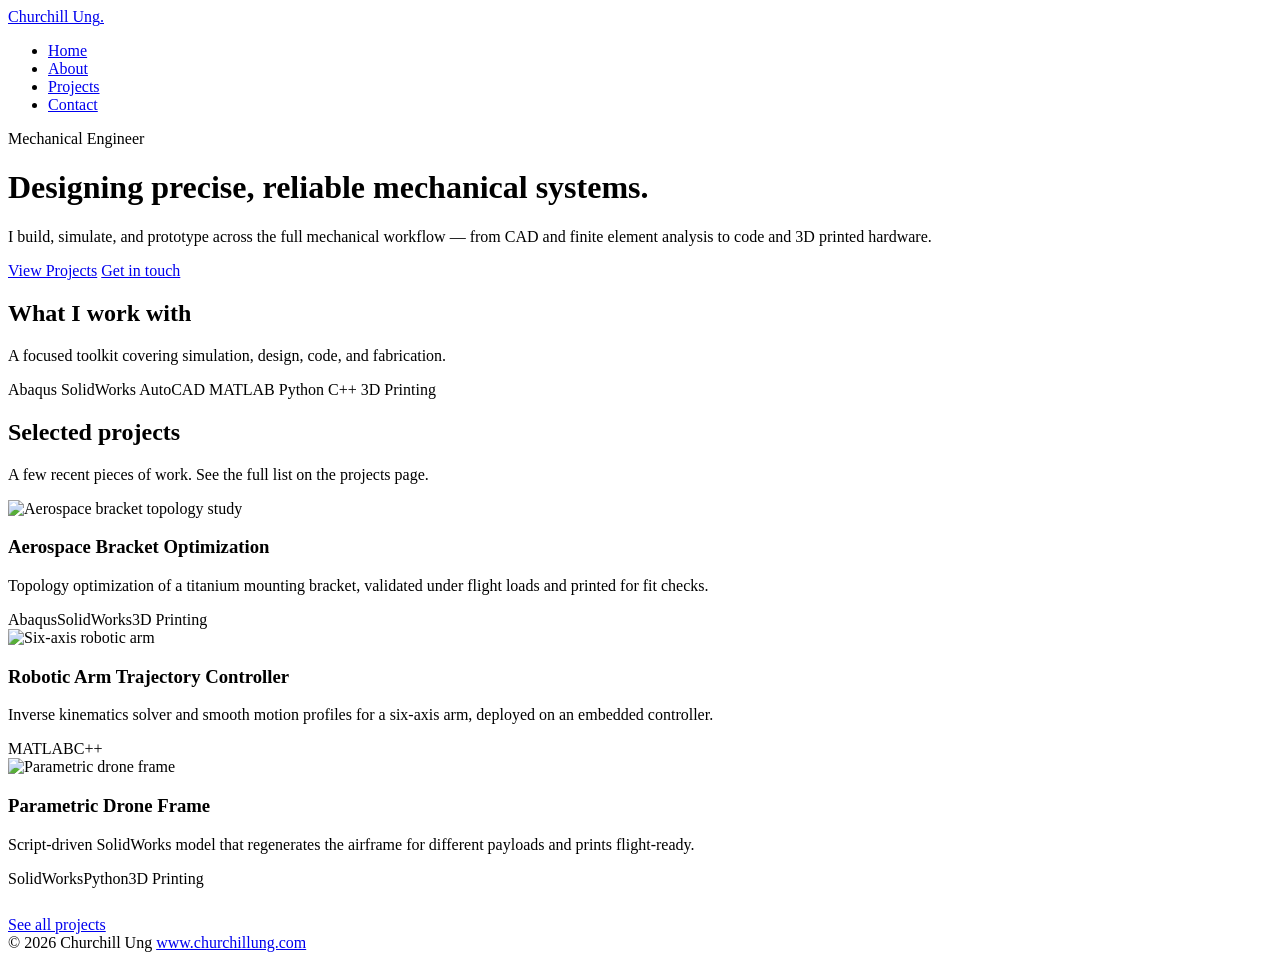
==== portfolio/index.html @ 2bd650c7 "version 2" ====
<!DOCTYPE html>
<html lang="en">
  <head>
    <meta charset="UTF-8" />
    <meta name="viewport" content="width=device-width, initial-scale=1.0" />
    <title>Churchill Ung — Mechanical Engineer</title>
    <meta name="description" content="Portfolio of Churchill Ung, a mechanical engineer working across simulation, CAD, code, and fabrication." />
    <link rel="icon" type="image/svg+xml" href="/favicon.svg" />
    <link rel="preconnect" href="https://fonts.googleapis.com">
    <link rel="preconnect" href="https://fonts.gstatic.com" crossorigin>
    <link href="https://fonts.googleapis.com/css2?family=Inter:wght@400;500;600;700&display=swap" rel="stylesheet">
    <link rel="stylesheet" href="/styles.css" />
  </head>
  <body>
    <nav class="nav">
      <div class="nav-inner">
        <a href="/" class="brand">Churchill Ung<span class="dot">.</span></a>
        <ul class="nav-links">
          <li><a href="/" class="active">Home</a></li>
          <li><a href="/about.html">About</a></li>
          <li><a href="/projects.html">Projects</a></li>
          <li><a href="/contact.html">Contact</a></li>
        </ul>
      </div>
    </nav>

    <header class="hero">
      <div class="hero-inner">
        <span class="eyebrow">Mechanical Engineer</span>
        <h1>Designing <span class="accent">precise, reliable</span> mechanical systems.</h1>
        <p class="lead">
          I build, simulate, and prototype across the full mechanical workflow — from CAD and finite element analysis to code and 3D printed hardware.
        </p>
        <div class="cta-row">
          <a href="/projects.html" class="btn btn-primary">View Projects</a>
          <a href="/contact.html" class="btn btn-ghost">Get in touch</a>
        </div>
      </div>
    </header>

    <main class="container">
      <section class="block">
        <h2>What I work with</h2>
        <p class="section-sub">A focused toolkit covering simulation, design, code, and fabrication.</p>
        <div class="chips">
          <span class="chip">Abaqus</span>
          <span class="chip">SolidWorks</span>
          <span class="chip">AutoCAD</span>
          <span class="chip">MATLAB</span>
          <span class="chip">Python</span>
          <span class="chip">C++</span>
          <span class="chip">3D Printing</span>
        </div>
      </section>

      <section class="block">
        <h2>Selected projects</h2>
        <p class="section-sub">A few recent pieces of work. See the full list on the projects page.</p>
        <div class="grid">
          <article class="card">
            <div class="card-image"><img src="/project-bracket.png" alt="Aerospace bracket topology study" /></div>
            <div class="card-body">
              <h3>Aerospace Bracket Optimization</h3>
              <p>Topology optimization of a titanium mounting bracket, validated under flight loads and printed for fit checks.</p>
              <div class="tags"><span class="tag">Abaqus</span><span class="tag">SolidWorks</span><span class="tag">3D Printing</span></div>
            </div>
          </article>
          <article class="card">
            <div class="card-image"><img src="/project-robot.png" alt="Six-axis robotic arm" /></div>
            <div class="card-body">
              <h3>Robotic Arm Trajectory Controller</h3>
              <p>Inverse kinematics solver and smooth motion profiles for a six-axis arm, deployed on an embedded controller.</p>
              <div class="tags"><span class="tag">MATLAB</span><span class="tag">C++</span></div>
            </div>
          </article>
          <article class="card">
            <div class="card-image"><img src="/project-drone.png" alt="Parametric drone frame" /></div>
            <div class="card-body">
              <h3>Parametric Drone Frame</h3>
              <p>Script-driven SolidWorks model that regenerates the airframe for different payloads and prints flight-ready.</p>
              <div class="tags"><span class="tag">SolidWorks</span><span class="tag">Python</span><span class="tag">3D Printing</span></div>
            </div>
          </article>
        </div>
        <div style="margin-top: 1.75rem;">
          <a href="/projects.html" class="btn btn-ghost">See all projects</a>
        </div>
      </section>
    </main>

    <footer>
      <div class="footer-inner">
        <span>&copy; 2026 Churchill Ung</span>
        <a href="https://www.churchillung.com">www.churchillung.com</a>
      </div>
    </footer>
  </body>
</html>
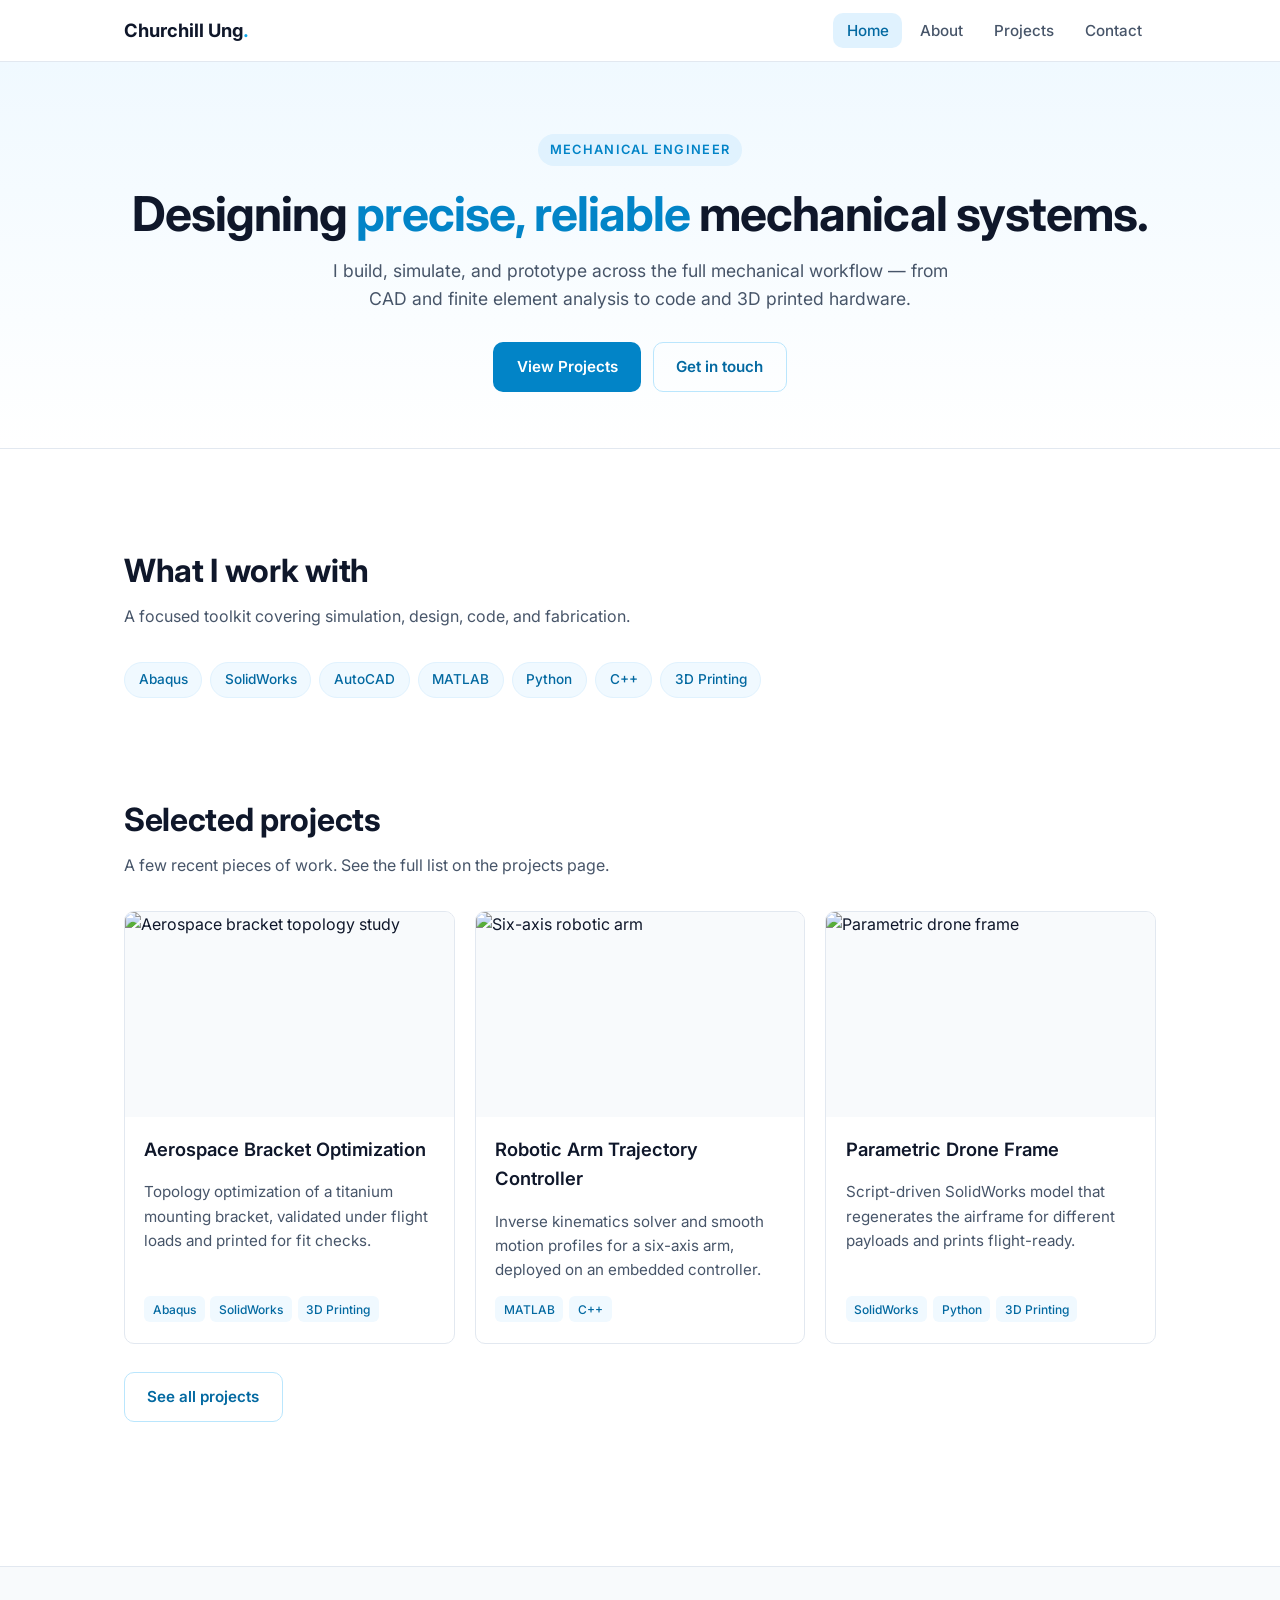
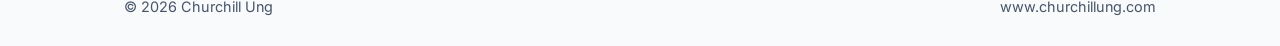
==== commit 51a9e390: "amendmengs" ====
--- a/portfolio/index.html
+++ b/portfolio/index.html
@@ -58,7 +58,7 @@
         <p class="section-sub">A few recent pieces of work. See the full list on the projects page.</p>
         <div class="grid">
           <article class="card">
-            <div class="card-image"><img src="/project-bracket.png" alt="Aerospace bracket topology study" /></div>
+            <div class="card-image"><img src="/public-img/project-bracket.png" alt="Aerospace bracket topology study" /></div>
             <div class="card-body">
               <h3>Aerospace Bracket Optimization</h3>
               <p>Topology optimization of a titanium mounting bracket, validated under flight loads and printed for fit checks.</p>
@@ -66,7 +66,7 @@
             </div>
           </article>
           <article class="card">
-            <div class="card-image"><img src="/project-robot.png" alt="Six-axis robotic arm" /></div>
+            <div class="card-image"><img src="/public-img/project-robot.png" alt="Six-axis robotic arm" /></div>
             <div class="card-body">
               <h3>Robotic Arm Trajectory Controller</h3>
               <p>Inverse kinematics solver and smooth motion profiles for a six-axis arm, deployed on an embedded controller.</p>
@@ -74,7 +74,7 @@
             </div>
           </article>
           <article class="card">
-            <div class="card-image"><img src="/project-drone.png" alt="Parametric drone frame" /></div>
+            <div class="card-image"><img src="/public-img/project-drone.png" alt="Parametric drone frame" /></div>
             <div class="card-body">
               <h3>Parametric Drone Frame</h3>
               <p>Script-driven SolidWorks model that regenerates the airframe for different payloads and prints flight-ready.</p>
--- a/styles.css
+++ b/styles.css
@@ -0,0 +1,478 @@
+:root {
+  --sky-50: #f0f9ff;
+  --sky-100: #e0f2fe;
+  --sky-200: #bae6fd;
+  --sky-300: #7dd3fc;
+  --sky-400: #38bdf8;
+  --sky-500: #0ea5e9;
+  --sky-600: #0284c7;
+  --sky-700: #0369a1;
+  --ink: #0f172a;
+  --muted: #475569;
+  --line: #e2e8f0;
+  --bg: #ffffff;
+  --soft: #f8fafc;
+  --radius: 10px;
+  --maxw: 1080px;
+}
+
+* {
+  box-sizing: border-box;
+  margin: 0;
+  padding: 0;
+}
+
+html {
+  scroll-behavior: smooth;
+}
+
+body {
+  font-family: 'Inter', -apple-system, BlinkMacSystemFont, 'Segoe UI', Roboto, sans-serif;
+  color: var(--ink);
+  background: var(--bg);
+  line-height: 1.6;
+  -webkit-font-smoothing: antialiased;
+}
+
+a {
+  color: var(--sky-600);
+  text-decoration: none;
+}
+
+a:hover {
+  color: var(--sky-700);
+  text-decoration: underline;
+}
+
+img {
+  max-width: 100%;
+  display: block;
+}
+
+/* Navigation */
+.nav {
+  background: var(--bg);
+  border-bottom: 1px solid var(--line);
+  position: sticky;
+  top: 0;
+  z-index: 50;
+}
+
+.nav-inner {
+  max-width: var(--maxw);
+  margin: 0 auto;
+  padding: 1rem 1.5rem;
+  display: flex;
+  flex-wrap: wrap;
+  gap: 1rem;
+  align-items: center;
+  justify-content: space-between;
+}
+
+.brand {
+  font-weight: 700;
+  font-size: 1.15rem;
+  color: var(--ink);
+}
+
+.brand:hover {
+  text-decoration: none;
+  color: var(--sky-600);
+}
+
+.brand .dot {
+  color: var(--sky-500);
+}
+
+.nav-links {
+  display: flex;
+  flex-wrap: wrap;
+  gap: 0.25rem;
+  list-style: none;
+}
+
+.nav-links a {
+  color: var(--muted);
+  padding: 0.5rem 0.85rem;
+  border-radius: var(--radius);
+  font-weight: 500;
+  font-size: 0.95rem;
+  transition: background 0.15s, color 0.15s;
+}
+
+.nav-links a:hover {
+  background: var(--sky-50);
+  color: var(--sky-700);
+  text-decoration: none;
+}
+
+.nav-links a.active {
+  background: var(--sky-100);
+  color: var(--sky-700);
+}
+
+/* Page container */
+.container {
+  max-width: var(--maxw);
+  margin: 0 auto;
+  padding: 3rem 1.5rem;
+}
+
+.container.narrow {
+  max-width: 760px;
+}
+
+/* Hero */
+.hero {
+  background: linear-gradient(180deg, var(--sky-50) 0%, var(--bg) 100%);
+  border-bottom: 1px solid var(--line);
+}
+
+.hero-inner {
+  max-width: var(--maxw);
+  margin: 0 auto;
+  padding: 4.5rem 1.5rem 3.5rem;
+  text-align: center;
+}
+
+.eyebrow {
+  display: inline-block;
+  font-size: 0.8rem;
+  font-weight: 600;
+  letter-spacing: 0.1em;
+  text-transform: uppercase;
+  color: var(--sky-600);
+  background: var(--sky-100);
+  padding: 0.35rem 0.75rem;
+  border-radius: 999px;
+  margin-bottom: 1.25rem;
+}
+
+h1 {
+  font-size: clamp(2rem, 5vw, 3rem);
+  line-height: 1.15;
+  font-weight: 700;
+  margin-bottom: 1rem;
+  letter-spacing: -0.02em;
+}
+
+h1 .accent {
+  color: var(--sky-600);
+}
+
+.lead {
+  font-size: 1.1rem;
+  color: var(--muted);
+  max-width: 620px;
+  margin: 0 auto 1.75rem;
+}
+
+.cta-row {
+  display: flex;
+  gap: 0.75rem;
+  justify-content: center;
+  flex-wrap: wrap;
+}
+
+.btn {
+  display: inline-block;
+  padding: 0.75rem 1.4rem;
+  border-radius: var(--radius);
+  font-weight: 600;
+  font-size: 0.95rem;
+  border: 1px solid transparent;
+  transition: background 0.15s, color 0.15s, border-color 0.15s, transform 0.1s;
+}
+
+.btn:hover {
+  text-decoration: none;
+  transform: translateY(-1px);
+}
+
+.btn-primary {
+  background: var(--sky-600);
+  color: #fff;
+}
+
+.btn-primary:hover {
+  background: var(--sky-700);
+  color: #fff;
+}
+
+.btn-ghost {
+  background: transparent;
+  color: var(--sky-700);
+  border-color: var(--sky-200);
+}
+
+.btn-ghost:hover {
+  background: var(--sky-50);
+  color: var(--sky-700);
+}
+
+/* Sections */
+section.block {
+  padding: 3rem 0;
+}
+
+h2 {
+  font-size: clamp(1.5rem, 3.5vw, 2rem);
+  font-weight: 700;
+  letter-spacing: -0.01em;
+  margin-bottom: 0.5rem;
+}
+
+h3 {
+  font-size: 1.15rem;
+  font-weight: 600;
+  margin-bottom: 0.4rem;
+}
+
+.section-sub {
+  color: var(--muted);
+  margin-bottom: 2rem;
+}
+
+/* Skill chips */
+.chips {
+  display: flex;
+  flex-wrap: wrap;
+  gap: 0.5rem;
+}
+
+.chip {
+  background: var(--sky-50);
+  color: var(--sky-700);
+  border: 1px solid var(--sky-100);
+  padding: 0.4rem 0.85rem;
+  border-radius: 999px;
+  font-size: 0.85rem;
+  font-weight: 500;
+}
+
+/* Grid of cards */
+.grid {
+  display: grid;
+  grid-template-columns: repeat(auto-fill, minmax(280px, 1fr));
+  gap: 1.25rem;
+}
+
+.card {
+  background: var(--bg);
+  border: 1px solid var(--line);
+  border-radius: var(--radius);
+  overflow: hidden;
+  transition: border-color 0.15s, box-shadow 0.15s, transform 0.15s;
+  display: flex;
+  flex-direction: column;
+}
+
+.card:hover {
+  border-color: var(--sky-300);
+  box-shadow: 0 6px 20px -8px rgba(14, 165, 233, 0.25);
+  transform: translateY(-2px);
+}
+
+.card-image {
+  aspect-ratio: 16 / 10;
+  background: var(--soft);
+  overflow: hidden;
+}
+
+.card-image img {
+  width: 100%;
+  height: 100%;
+  object-fit: cover;
+}
+
+.card-body {
+  padding: 1.1rem 1.2rem 1.3rem;
+  display: flex;
+  flex-direction: column;
+  gap: 0.6rem;
+  flex: 1;
+}
+
+.card-body p {
+  color: var(--muted);
+  font-size: 0.95rem;
+  flex: 1;
+}
+
+.tags {
+  display: flex;
+  flex-wrap: wrap;
+  gap: 0.35rem;
+  margin-top: 0.25rem;
+}
+
+.tag {
+  background: var(--sky-50);
+  color: var(--sky-700);
+  font-size: 0.75rem;
+  font-weight: 500;
+  padding: 0.2rem 0.55rem;
+  border-radius: 6px;
+}
+
+/* About page */
+.about-block p {
+  margin-bottom: 1rem;
+  color: var(--muted);
+  font-size: 1.05rem;
+}
+
+.about-block p strong {
+  color: var(--ink);
+}
+
+.toolkit {
+  display: grid;
+  grid-template-columns: repeat(auto-fit, minmax(220px, 1fr));
+  gap: 1rem;
+  margin-top: 1.5rem;
+}
+
+.tool-card {
+  border: 1px solid var(--line);
+  border-radius: var(--radius);
+  padding: 1.1rem 1.2rem;
+  background: var(--soft);
+}
+
+.tool-card h4 {
+  font-size: 0.85rem;
+  text-transform: uppercase;
+  letter-spacing: 0.08em;
+  color: var(--sky-600);
+  margin-bottom: 0.5rem;
+}
+
+.tool-card ul {
+  list-style: none;
+  display: flex;
+  flex-direction: column;
+  gap: 0.25rem;
+}
+
+.tool-card li {
+  color: var(--ink);
+  font-weight: 500;
+  font-size: 0.95rem;
+}
+
+/* Contact page */
+form {
+  display: flex;
+  flex-direction: column;
+  gap: 1rem;
+  margin-top: 1.5rem;
+}
+
+label {
+  font-size: 0.9rem;
+  font-weight: 600;
+  color: var(--ink);
+  margin-bottom: 0.4rem;
+  display: block;
+}
+
+input,
+textarea {
+  width: 100%;
+  padding: 0.7rem 0.85rem;
+  border: 1px solid var(--line);
+  border-radius: var(--radius);
+  font: inherit;
+  background: var(--bg);
+  color: var(--ink);
+  transition: border-color 0.15s, box-shadow 0.15s;
+}
+
+input:focus,
+textarea:focus {
+  outline: none;
+  border-color: var(--sky-400);
+  box-shadow: 0 0 0 3px var(--sky-100);
+}
+
+textarea {
+  min-height: 140px;
+  resize: vertical;
+}
+
+button[type="submit"] {
+  align-self: flex-start;
+  cursor: pointer;
+  font-family: inherit;
+}
+
+.contact-list {
+  display: grid;
+  gap: 0.75rem;
+  margin-top: 1.5rem;
+}
+
+.contact-item {
+  display: flex;
+  justify-content: space-between;
+  flex-wrap: wrap;
+  gap: 0.5rem;
+  padding: 1rem 1.2rem;
+  border: 1px solid var(--line);
+  border-radius: var(--radius);
+  background: var(--soft);
+}
+
+.contact-item span:first-child {
+  font-weight: 600;
+  color: var(--ink);
+}
+
+/* Footer */
+footer {
+  border-top: 1px solid var(--line);
+  background: var(--soft);
+  margin-top: 3rem;
+}
+
+.footer-inner {
+  max-width: var(--maxw);
+  margin: 0 auto;
+  padding: 1.75rem 1.5rem;
+  display: flex;
+  justify-content: space-between;
+  flex-wrap: wrap;
+  gap: 0.5rem;
+  color: var(--muted);
+  font-size: 0.9rem;
+}
+
+.footer-inner a {
+  color: var(--muted);
+}
+
+.footer-inner a:hover {
+  color: var(--sky-600);
+}
+
+/* Mobile */
+@media (max-width: 600px) {
+  .nav-inner {
+    padding: 0.75rem 1rem;
+  }
+  .nav-links a {
+    padding: 0.4rem 0.6rem;
+    font-size: 0.9rem;
+  }
+  .container {
+    padding: 2rem 1.25rem;
+  }
+  .hero-inner {
+    padding: 3rem 1.25rem 2.5rem;
+  }
+  .footer-inner {
+    flex-direction: column;
+    text-align: center;
+  }
+}
